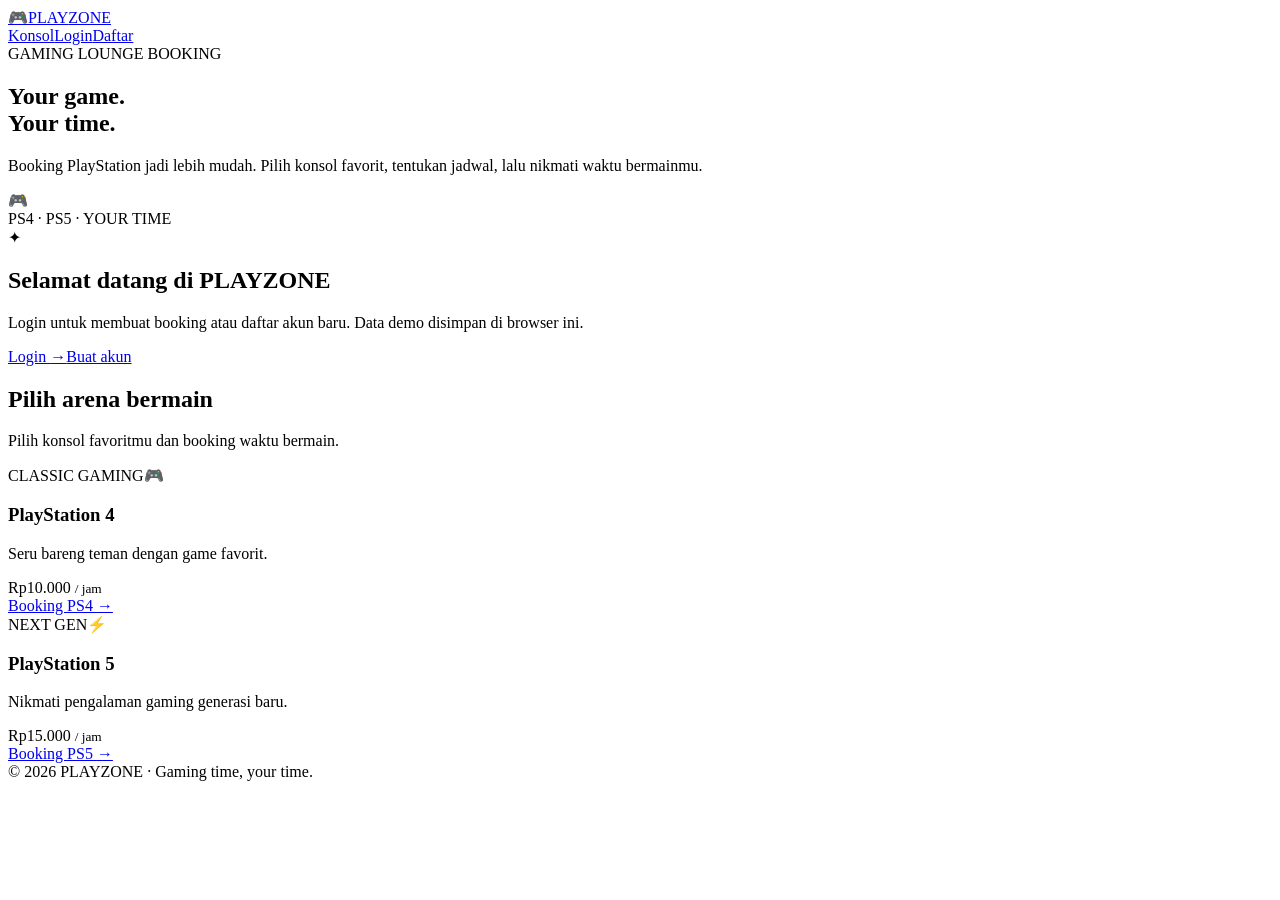
==== index.html @ cc02922d "dimas - membuat struktur awal website" ====
<!doctype html><html lang="id"><head><meta charset="utf-8"><meta name="viewport" content="width=device-width,initial-scale=1"><title>PLAYZONE | Booking PlayStation</title><link rel="stylesheet" href="assets/style.css"></head><body>
<header class="topbar"><a class="brand" href="index.html"><span class="brand-icon">🎮</span><span>PLAY<span class="accent">ZONE</span></span></a><nav class="nav"><a href="#konsol">Konsol</a><a href="login.html">Login</a><a class="nav-logout" href="register.html">Daftar</a></nav></header>
<main class="container"><section class="auth-wrap"><div class="auth-art"><div class="eyebrow">GAMING LOUNGE BOOKING</div><h1>Your game.<br><span class="accent">Your time.</span></h1><p>Booking PlayStation jadi lebih mudah. Pilih konsol favorit, tentukan jadwal, lalu nikmati waktu bermainmu.</p><div class="console-emoji">🎮</div><div class="art-caption">PS4 · PS5 · YOUR TIME</div></div><div class="auth-card"><div class="mini-icon">✦</div><h2>Selamat datang di PLAYZONE</h2><p class="muted">Login untuk membuat booking atau daftar akun baru. Data demo disimpan di browser ini.</p><div class="form"><a class="btn full" href="login.html">Login <span>→</span></a><a class="btn btn-outline full" href="register.html">Buat akun</a></div></div></section>
<section id="konsol" class="section-heading"><div><h2>Pilih arena bermain</h2><p class="muted">Pilih konsol favoritmu dan booking waktu bermain.</p></div></section><div class="console-grid"><article class="console-card ps4"><div class="console-top"><span class="pill">CLASSIC GAMING</span><span class="console-symbol">🎮</span></div><h3>PlayStation 4</h3><p>Seru bareng teman dengan game favorit.</p><div class="price">Rp10.000 <small>/ jam</small></div><a class="btn btn-outline" href="login.html">Booking PS4 <span>→</span></a></article><article class="console-card ps5"><div class="console-top"><span class="pill">NEXT GEN</span><span class="console-symbol">⚡</span></div><h3>PlayStation 5</h3><p>Nikmati pengalaman gaming generasi baru.</p><div class="price">Rp15.000 <small>/ jam</small></div><a class="btn btn-outline" href="login.html">Booking PS5 <span>→</span></a></article></div></main><footer class="footer">© <span id="year"></span> PLAYZONE · Gaming time, your time.</footer><script>document.getElementById('year').textContent=new Date().getFullYear();</script></body></html>
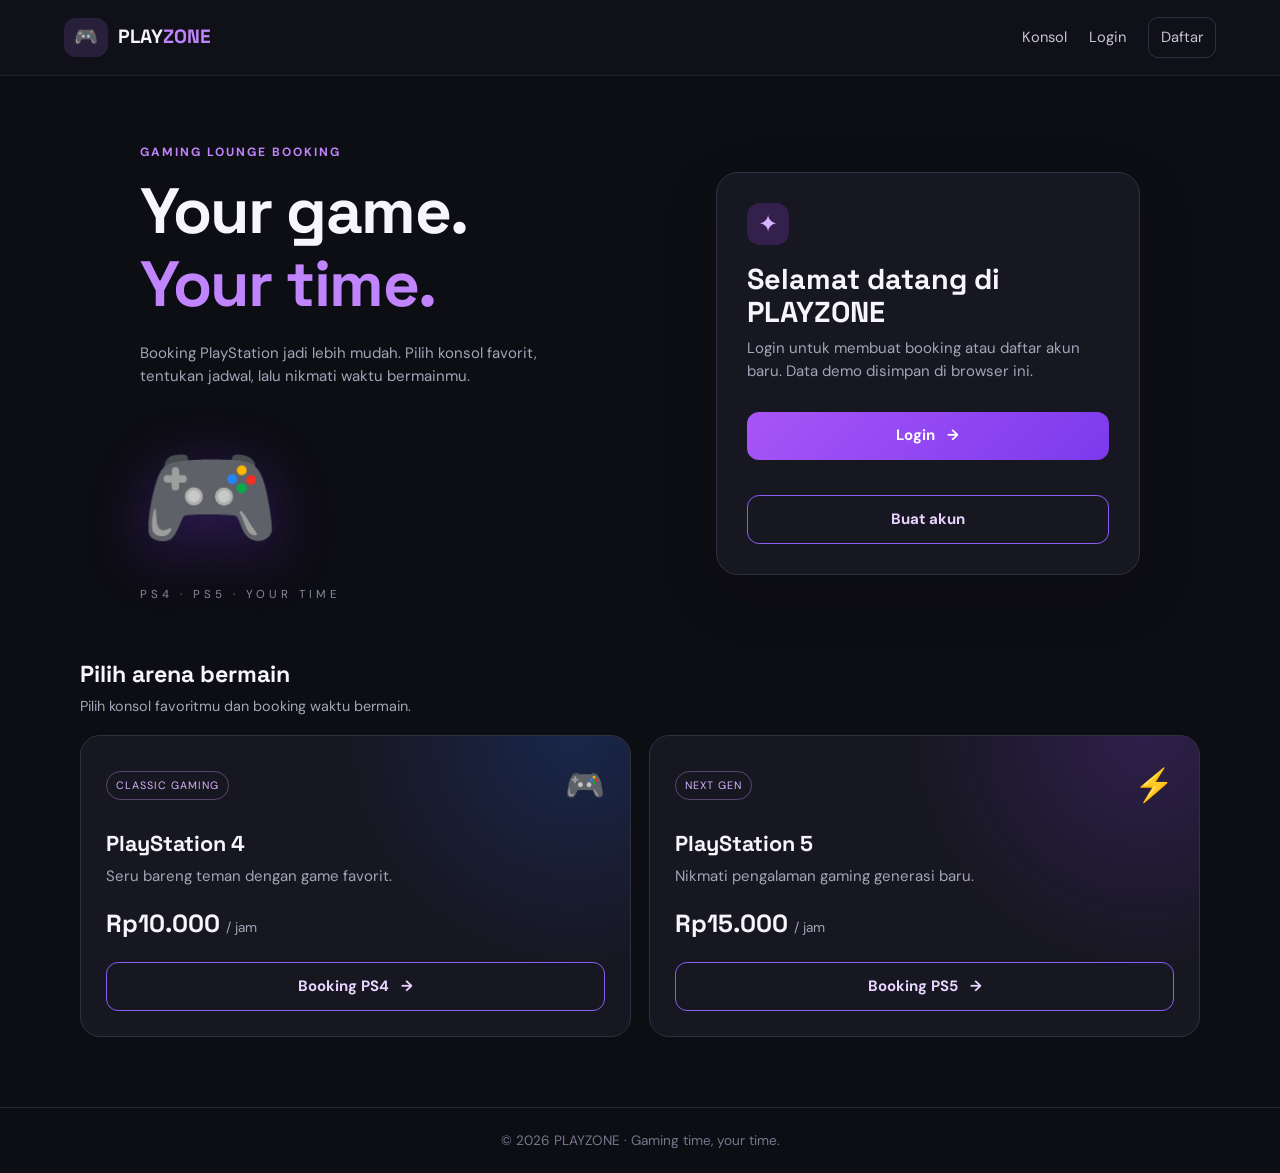
==== commit e6d95ff2: "memperbaiki tampilan dan fitur web" ====
--- a/index.html
+++ b/index.html
@@ -1,4 +1,4 @@
-<!doctype html><html lang="id"><head><meta charset="utf-8"><meta name="viewport" content="width=device-width,initial-scale=1"><title>PLAYZONE | Booking PlayStation</title><link rel="stylesheet" href="assets/style.css"></head><body>
+<!doctype html><html lang="id"><head><meta charset="utf-8"><meta name="viewport" content="width=device-width,initial-scale=1"><title>PLAYZONE | Booking PlayStation</title><link rel="stylesheet" href="style.css"></head><body>
 <header class="topbar"><a class="brand" href="index.html"><span class="brand-icon">🎮</span><span>PLAY<span class="accent">ZONE</span></span></a><nav class="nav"><a href="#konsol">Konsol</a><a href="login.html">Login</a><a class="nav-logout" href="register.html">Daftar</a></nav></header>
 <main class="container"><section class="auth-wrap"><div class="auth-art"><div class="eyebrow">GAMING LOUNGE BOOKING</div><h1>Your game.<br><span class="accent">Your time.</span></h1><p>Booking PlayStation jadi lebih mudah. Pilih konsol favorit, tentukan jadwal, lalu nikmati waktu bermainmu.</p><div class="console-emoji">🎮</div><div class="art-caption">PS4 · PS5 · YOUR TIME</div></div><div class="auth-card"><div class="mini-icon">✦</div><h2>Selamat datang di PLAYZONE</h2><p class="muted">Login untuk membuat booking atau daftar akun baru. Data demo disimpan di browser ini.</p><div class="form"><a class="btn full" href="login.html">Login <span>→</span></a><a class="btn btn-outline full" href="register.html">Buat akun</a></div></div></section>
 <section id="konsol" class="section-heading"><div><h2>Pilih arena bermain</h2><p class="muted">Pilih konsol favoritmu dan booking waktu bermain.</p></div></section><div class="console-grid"><article class="console-card ps4"><div class="console-top"><span class="pill">CLASSIC GAMING</span><span class="console-symbol">🎮</span></div><h3>PlayStation 4</h3><p>Seru bareng teman dengan game favorit.</p><div class="price">Rp10.000 <small>/ jam</small></div><a class="btn btn-outline" href="login.html">Booking PS4 <span>→</span></a></article><article class="console-card ps5"><div class="console-top"><span class="pill">NEXT GEN</span><span class="console-symbol">⚡</span></div><h3>PlayStation 5</h3><p>Nikmati pengalaman gaming generasi baru.</p><div class="price">Rp15.000 <small>/ jam</small></div><a class="btn btn-outline" href="login.html">Booking PS5 <span>→</span></a></article></div></main><footer class="footer">© <span id="year"></span> PLAYZONE · Gaming time, your time.</footer><script>document.getElementById('year').textContent=new Date().getFullYear();</script></body></html>
--- a/style.css
+++ b/style.css
@@ -0,0 +1,4 @@
+@import url('https://fonts.googleapis.com/css2?family=DM+Sans:wght@400;500;600;700&family=Space+Grotesk:wght@400;500;600;700&display=swap');
+:root{--bg:#0d0d14;--panel:#171722;--panel2:#20202e;--text:#f6f5fb;--muted:#a5a4b8;--purple:#a855f7;--purple2:#7c3aed;--line:#303041;--green:#34d399;--red:#fb7185;--yellow:#fbbf24}
+*{box-sizing:border-box}body{margin:0;background:var(--bg);color:var(--text);font-family:'DM Sans',sans-serif;font-size:15px;line-height:1.55}a{color:inherit;text-decoration:none}h1,h2,h3,.brand{font-family:'Space Grotesk',sans-serif;line-height:1.15;margin:0}h1{font-size:clamp(2rem,4vw,3rem);letter-spacing:-1.4px}h2{font-size:1.45rem}h3{font-size:1.35rem}.accent{color:#c084fc}.muted{color:var(--muted);margin:8px 0 0}.topbar{height:auto;min-height:76px;padding:16px max(5vw,20px);display:flex;justify-content:space-between;align-items:center;gap:20px;border-bottom:1px solid #242431;background:#101018;position:relative;z-index:2}.brand{font-weight:700;font-size:1.2rem;display:flex;align-items:center;gap:10px}.brand-icon{background:#28203b;padding:8px 10px;border-radius:12px}.nav{display:flex;align-items:center;gap:22px;color:#c5c3d4;font-size:.92rem}.nav a:hover,.text-link,.auth-switch a{color:#c084fc}.nav-logout{border:1px solid var(--line);padding:8px 12px;border-radius:10px}.container{max-width:1120px;width:90%;margin:42px auto 70px;min-height:65vh}.footer{text-align:center;color:#77768d;padding:22px;border-top:1px solid #242431;font-size:.85rem}.btn{border:0;background:linear-gradient(135deg,var(--purple),var(--purple2));color:white;font-weight:700;padding:12px 17px;border-radius:12px;display:inline-flex;align-items:center;justify-content:center;gap:12px;cursor:pointer;font-family:inherit;transition:transform .15s,filter .15s}.btn:hover{transform:translateY(-1px);filter:brightness(1.1)}.full{width:100%;margin-top:5px}.btn-outline{background:transparent;border:1px solid #8b5cf6;color:#e9d5ff;width:100%;margin-top:18px}.btn-small{padding:8px 10px;font-size:.8rem}.auth-wrap{display:grid;grid-template-columns:1fr .85fr;gap:6vw;align-items:center;max-width:1000px;margin:25px auto 0}.auth-art{padding:25px 0;position:relative}.eyebrow{color:#c084fc;font-size:.75rem;font-weight:700;letter-spacing:2px;margin-bottom:13px}.auth-art h1{font-size:clamp(2.7rem,5vw,4.2rem)}.auth-art p{color:var(--muted);max-width:410px;margin-top:20px}.console-emoji{font-size:7rem;filter:drop-shadow(0 15px 30px #7c3aed55);margin-top:24px}.art-caption{color:#8b89a2;letter-spacing:4px;font-size:.72rem}.auth-card,.panel{background:var(--panel);border:1px solid var(--line);border-radius:22px;padding:30px;box-shadow:0 20px 60px #0002}.auth-card h2{font-size:1.8rem}.mini-icon{width:42px;height:42px;border-radius:13px;display:grid;place-items:center;background:#34204c;color:#d8b4fe;font-size:1.5rem;margin-bottom:18px}.form{display:grid;gap:17px;margin-top:24px}.form label{display:grid;gap:8px;color:#e7e5f0;font-weight:600;font-size:.9rem}.form input,.form select,.inline-form select{width:100%;background:#101019;border:1px solid #38384b;border-radius:10px;padding:12px 13px;color:var(--text);font:inherit;outline:none}.form input:focus,.form select:focus{border-color:var(--purple)}input[type=date]::-webkit-calendar-picker-indicator{filter:invert(1)}.auth-switch{text-align:center;color:var(--muted);margin:20px 0 0;font-size:.9rem}.alert{padding:12px 14px;border-radius:10px;margin-top:16px;font-size:.9rem}.alert.error{background:#3b1824;color:#fecdd3;border:1px solid #6b2638}.alert.success{background:#12352c;color:#a7f3d0;border:1px solid #23664f}.welcome-row{display:flex;align-items:center;justify-content:space-between;gap:20px;margin-bottom:30px}.stats-grid{display:grid;grid-template-columns:repeat(3,1fr);gap:16px;margin-bottom:38px}.stat-card{padding:22px;background:var(--panel);border:1px solid var(--line);border-radius:17px;display:flex;flex-direction:column;gap:6px}.stat-label{color:var(--muted);font-size:.88rem}.stat-card strong{font-family:'Space Grotesk';font-size:2.15rem}.stat-foot{color:#77768d;font-size:.78rem}.section-heading{display:flex;align-items:center;justify-content:space-between;gap:16px;margin:32px 0 17px}.section-heading p{font-size:.9rem}.console-grid{display:grid;grid-template-columns:1fr 1fr;gap:18px}.console-card{border:1px solid var(--line);border-radius:20px;padding:25px;min-height:245px;background:radial-gradient(circle at 90% 0%,#7035b944,transparent 40%),var(--panel)}.console-card.ps4{background:radial-gradient(circle at 90% 0%,#2563eb33,transparent 40%),var(--panel)}.console-top{display:flex;justify-content:space-between;align-items:center;margin-bottom:22px}.pill{font-size:.67rem;letter-spacing:1px;border:1px solid #5b4774;color:#d8b4fe;border-radius:100px;padding:5px 9px}.console-symbol{font-size:2rem}.console-card p{color:var(--muted);margin:8px 0}.price{font-family:'Space Grotesk';font-size:1.55rem;font-weight:700;margin-top:17px}.price small{font:400 .85rem 'DM Sans';color:var(--muted)}.table-wrap{overflow-x:auto;border:1px solid var(--line);border-radius:15px;background:var(--panel)}table{width:100%;border-collapse:collapse;min-width:700px}th,td{text-align:left;padding:15px 17px;border-bottom:1px solid var(--line);font-size:.88rem}th{color:#a8a6bc;font-weight:600;background:#1d1d2a}tr:last-child td{border-bottom:0}td small{color:var(--muted)}.empty{text-align:center;color:var(--muted);padding:28px}.status{font-size:.76rem;padding:5px 9px;border-radius:99px;white-space:nowrap}.status.pending{background:#3b2c15;color:#fcd34d}.status.confirmed{background:#12352c;color:#6ee7b7}.status.cancelled{background:#3b1824;color:#fda4af}.page-intro{margin-bottom:28px}.booking-layout{display:grid;grid-template-columns:1.15fr .85fr;gap:22px;align-items:start}.panel h2{margin-bottom:5px}.total-box{display:flex;justify-content:space-between;align-items:center;padding:15px;background:#242035;border:1px solid #4c3670;border-radius:12px;color:#d6d3e5}.total-box strong{font-family:'Space Grotesk';font-size:1.3rem;color:#d8b4fe}.booking-aside{border:1px solid #45305e;border-radius:20px;padding:28px;background:radial-gradient(circle at 100% 0%,#8b5cf633,transparent 45%),var(--panel);min-height:300px}.aside-icon{font-size:2.5rem;margin-bottom:15px}.booking-aside p{color:var(--muted)}.rule{border-top:1px solid var(--line);padding:12px 0;color:#c8c6d8;font-size:.86rem}.rule span{color:#c084fc;margin-right:8px}.inline-form{display:flex;gap:7px;min-width:185px}.inline-form select{padding:8px;font-size:.8rem;min-width:110px}
+@media(max-width:760px){.topbar{align-items:flex-start;flex-direction:column}.nav{width:100%;gap:13px;flex-wrap:wrap;font-size:.85rem}.container{margin-top:28px}.auth-wrap{grid-template-columns:1fr;gap:22px;margin-top:0}.auth-art{padding:10px 0}.auth-art h1{font-size:2.7rem}.console-emoji{font-size:4.5rem;margin-top:10px}.auth-card,.panel{padding:22px}.welcome-row{align-items:flex-start;flex-direction:column}.stats-grid{grid-template-columns:1fr;gap:10px}.stat-card{padding:16px}.stat-card strong{font-size:1.8rem}.console-grid,.booking-layout{grid-template-columns:1fr}.section-heading{align-items:flex-start}.console-card{min-height:220px}}
